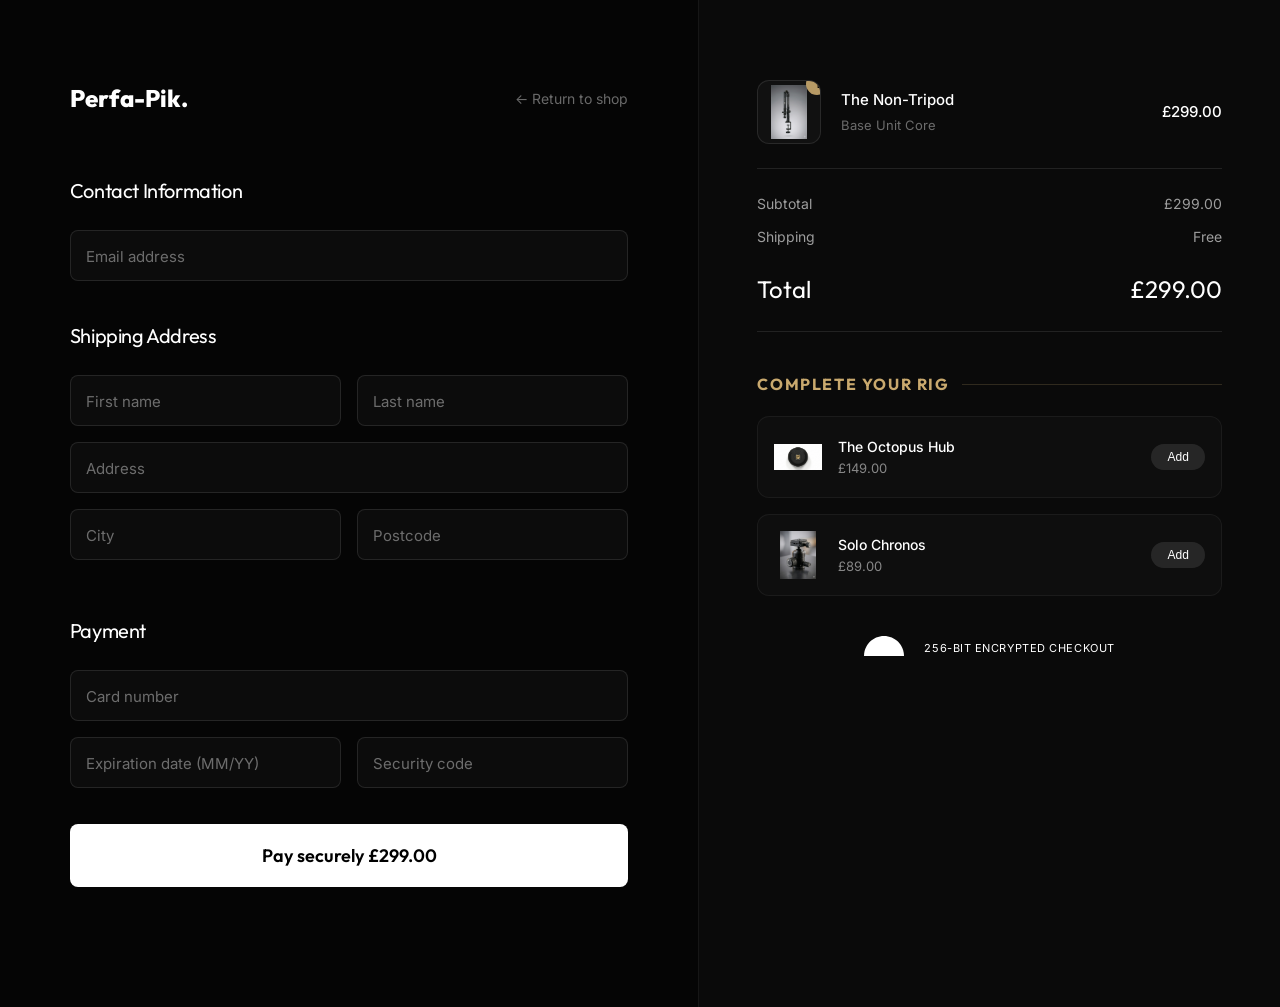
==== checkout.html @ cf2aa473 "feat: unlock store products and deploy checkout flow" ====
<!DOCTYPE html>
<html lang="en">
<head>
    <meta charset="UTF-8">
    <meta name="viewport" content="width=device-width, initial-scale=1.0">
    <title>Secure Checkout | Perfa-Pik</title>
    <link href="https://fonts.googleapis.com/css2?family=Cormorant+Garamond:wght@300;400;500;600&family=Inter:wght@300;400;500;600;700&family=Outfit:wght@300;400;600;800&display=swap" rel="stylesheet">
    <link rel="stylesheet" href="style.css">
    <style>
        body { background: #000; color: #FFF; margin: 0; font-family: var(--font-main); }
        .checkout-container { display: grid; grid-template-columns: 1.2fr 1fr; min-height: 100vh; }
        @media(max-width: 1024px) { .checkout-container { grid-template-columns: 1fr; display: flex; flex-direction: column-reverse; } }
        
        /* Left Column (Forms) */
        .checkout-left { padding: 80px 10%; background: #050505; display: flex; flex-direction: column; align-items: flex-end; }
        .checkout-left-inner { max-width: 600px; width: 100%; }
        
        .checkout-header { display: flex; align-items: center; justify-content: space-between; margin-bottom: 60px; }
        .checkout-logo { font-family: var(--font-heading); font-size: 24px; font-weight: 800; color: #FFF; text-decoration: none; }
        
        .form-section { margin-bottom: 40px; reveal; }
        .form-title { font-family: var(--font-heading); font-size: 20px; font-weight: 400; color: #FFF; margin-bottom: 24px; }
        
        .input-group { position: relative; margin-bottom: 16px; }
        .float-input { width: 100%; background: rgba(255,255,255,0.03); border: 1px solid rgba(255,255,255,0.1); padding: 20px 16px 10px; border-radius: 8px; color: #FFF; font-size: 15px; font-family: var(--font-main); transition: all 0.3s; box-sizing: border-box; }
        .float-input:focus { outline: none; border-color: rgba(201, 169, 110, 0.5); background: rgba(255,255,255,0.05); }
        .float-label { position: absolute; left: 16px; top: 16px; color: rgba(255,255,255,0.4); font-size: 15px; transition: all 0.2s; pointer-events: none; }
        .float-input:focus ~ .float-label, .float-input:not(:placeholder-shown) ~ .float-label { top: 8px; font-size: 11px; color: rgba(201, 169, 110, 0.8); }
        
        .grid-2 { display: grid; grid-template-columns: 1fr 1fr; gap: 16px; }
        
        .btn-pay { width: 100%; background: #FFF; color: #000; font-family: var(--font-heading); font-size: 18px; font-weight: 600; padding: 20px; border-radius: 8px; border: none; cursor: pointer; transition: all 0.4s cubic-bezier(0.19, 1, 0.22, 1); margin-top: 20px; }
        .btn-pay:hover { transform: translateY(-2px); box-shadow: 0 10px 30px rgba(255,255,255,0.2); }
        
        /* Right Column (Summary & Upsell) */
        .checkout-right { padding: 80px 10%; background: #0a0a0a; border-left: 1px solid rgba(255,255,255,0.05); }
        @media(max-width: 1024px) { .checkout-right { border-left: none; border-bottom: 1px solid rgba(255,255,255,0.05); padding-bottom: 40px; } }
        
        .cart-item { display: flex; align-items: center; gap: 20px; margin-bottom: 24px; position: relative; }
        .cart-img-box { position: relative; width: 64px; height: 64px; background: #111; border: 1px solid rgba(255,255,255,0.1); border-radius: 12px; display: flex; align-items: center; justify-content: center; overflow: hidden; }
        .cart-img-box img { width: 100%; height: 100%; object-fit: contain; padding: 4px; }
        .cart-qty { position: absolute; top: -8px; right: -8px; background: rgba(201, 169, 110, 0.9); color: #000; font-size: 12px; font-weight: 700; width: 22px; height: 22px; border-radius: 50%; display: flex; align-items: center; justify-content: center; z-index: 10; }
        .cart-details { flex-grow: 1; }
        .cart-title { font-size: 15px; font-weight: 500; color: #FFF; margin-bottom: 4px; }
        .cart-desc { font-size: 13px; color: rgba(255,255,255,0.4); }
        .cart-price { font-size: 15px; font-weight: 500; color: #FFF; }
        
        .summary-totals { border-top: 1px solid rgba(255,255,255,0.1); border-bottom: 1px solid rgba(255,255,255,0.1); padding: 24px 0; margin-bottom: 40px; }
        .summary-row { display: flex; justify-content: space-between; margin-bottom: 12px; font-size: 14px; color: rgba(255,255,255,0.6); }
        .summary-row.total { font-size: 24px; color: #FFF; font-family: var(--font-heading); margin-bottom: 0; margin-top: 24px; font-weight: 400; }
        .summary-row.total span { color: #FFF; }

        /* The Upsell Engine */
        .upsell-section { margin-top: 40px; }
        .upsell-header { display: flex; align-items: center; gap: 12px; margin-bottom: 20px; }
        .upsell-title { font-family: var(--font-heading); font-size: 16px; color: rgba(201, 169, 110, 1); letter-spacing: 0.1em; text-transform: uppercase; margin: 0; }
        .upsell-line { flex-grow: 1; height: 1px; background: rgba(201, 169, 110, 0.2); }
        
        .upsell-card { display: flex; align-items: center; gap: 16px; background: rgba(255,255,255,0.02); border: 1px solid rgba(255,255,255,0.05); padding: 16px; border-radius: 12px; margin-bottom: 16px; transition: all 0.4s cubic-bezier(0.19, 1, 0.22, 1); }
        .upsell-card:hover { transform: translateY(-4px); background: rgba(255,255,255,0.04); border-color: rgba(255,255,255,0.15); box-shadow: 0 10px 30px rgba(0,0,0,0.5); }
        .upsell-img { width: 48px; height: 48px; object-fit: contain; }
        .upsell-info { flex-grow: 1; }
        .upsell-name { font-size: 14px; color: #FFF; font-weight: 500; margin-bottom: 2px; }
        .upsell-price { font-size: 13px; color: rgba(255,255,255,0.5); }
        .btn-add { background: rgba(255,255,255,0.1); border: none; color: #FFF; font-size: 12px; padding: 6px 16px; border-radius: 30px; cursor: pointer; transition: all 0.3s; }
        .btn-add:hover { background: #FFF; color: #000; }
        
        .trust-badges { display: flex; justify-content: center; gap: 20px; margin-top: 40px; opacity: 0.3; }
        .trust-badges svg { height: 24px; fill: #FFF; }
    </style>
</head>
<body>

<div class="checkout-container">
    
    <!-- LEFT: FORMS -->
    <div class="checkout-left">
        <div class="checkout-left-inner">
            <div class="checkout-header reveal">
                <a href="index.html" class="checkout-logo">Perfa-Pik.</a>
                <a href="shop.html" style="color: rgba(255,255,255,0.4); text-decoration: none; font-size: 14px; transition: color 0.3s;">&larr; Return to shop</a>
            </div>
            
            <div class="form-section reveal" style="transition-delay: 0.1s;">
                <h3 class="form-title">Contact Information</h3>
                <div class="input-group">
                    <input type="email" class="float-input" id="email" placeholder=" ">
                    <label for="email" class="float-label">Email address</label>
                </div>
            </div>
            
            <div class="form-section reveal" style="transition-delay: 0.2s;">
                <h3 class="form-title">Shipping Address</h3>
                <div class="grid-2">
                    <div class="input-group">
                        <input type="text" class="float-input" id="fname" placeholder=" ">
                        <label for="fname" class="float-label">First name</label>
                    </div>
                    <div class="input-group">
                        <input type="text" class="float-input" id="lname" placeholder=" ">
                        <label for="lname" class="float-label">Last name</label>
                    </div>
                </div>
                <div class="input-group">
                    <input type="text" class="float-input" id="address" placeholder=" ">
                    <label for="address" class="float-label">Address</label>
                </div>
                <div class="grid-2">
                    <div class="input-group">
                        <input type="text" class="float-input" id="city" placeholder=" ">
                        <label for="city" class="float-label">City</label>
                    </div>
                    <div class="input-group">
                        <input type="text" class="float-input" id="postcode" placeholder=" ">
                        <label for="postcode" class="float-label">Postcode</label>
                    </div>
                </div>
            </div>
            
            <div class="form-section reveal" style="transition-delay: 0.3s;">
                <h3 class="form-title">Payment</h3>
                <div class="input-group">
                    <input type="text" class="float-input" id="card" placeholder=" ">
                    <label for="card" class="float-label">Card number</label>
                </div>
                <div class="grid-2">
                    <div class="input-group">
                        <input type="text" class="float-input" id="exp" placeholder=" ">
                        <label for="exp" class="float-label">Expiration date (MM/YY)</label>
                    </div>
                    <div class="input-group">
                        <input type="password" class="float-input" id="cvc" placeholder=" ">
                        <label for="cvc" class="float-label">Security code</label>
                    </div>
                </div>
                
                <button class="btn-pay">Pay securely &pound;299.00</button>
            </div>
            
        </div>
    </div>
    
    <!-- RIGHT: SUMMARY & UPSELL -->
    <div class="checkout-right">
        <div class="reveal" style="transition-delay: 0.1s;">
            <!-- Cart Item -->
            <div class="cart-item">
                <div class="cart-img-box">
                    <div class="cart-qty">1</div>
                    <img src="assets/images/product_profile.jpg" alt="Non-Tripod">
                </div>
                <div class="cart-details">
                    <div class="cart-title">The Non-Tripod</div>
                    <div class="cart-desc">Base Unit Core</div>
                </div>
                <div class="cart-price">&pound;299.00</div>
            </div>
            
            <div class="summary-totals">
                <div class="summary-row">
                    <span>Subtotal</span>
                    <span>&pound;299.00</span>
                </div>
                <div class="summary-row">
                    <span>Shipping</span>
                    <span>Free</span>
                </div>
                <div class="summary-row total">
                    <span>Total</span>
                    <span>&pound;299.00</span>
                </div>
            </div>
            
            <!-- Highly Visual Upsell Engine -->
            <div class="upsell-section reveal" style="transition-delay: 0.3s;">
                <div class="upsell-header">
                    <h4 class="upsell-title">Complete Your Rig</h4>
                    <div class="upsell-line"></div>
                </div>
                
                <div class="upsell-card">
                    <img src="assets/images/octopus-1.png" alt="The Octopus" class="upsell-img">
                    <div class="upsell-info">
                        <div class="upsell-name">The Octopus Hub</div>
                        <div class="upsell-price">&pound;149.00</div>
                    </div>
                    <button class="btn-add">Add</button>
                </div>
                
                <div class="upsell-card">
                    <img src="assets/images/twist_lok_sleeve.jpg" alt="Solo Chronos" class="upsell-img">
                    <div class="upsell-info">
                        <div class="upsell-name">Solo Chronos</div>
                        <div class="upsell-price">&pound;89.00</div>
                    </div>
                    <button class="btn-add">Add</button>
                </div>
            </div>
            
            <div class="trust-badges reveal" style="transition-delay: 0.4s;">
                <svg viewBox="0 0 50 30"><path d="M25 0c-13.8 0-25 11.2-25 25h50c0-13.8-11.2-25-25-25z"></path></svg>
                <div style="font-size: 11px; padding-top: 4px; letter-spacing: 0.05em;">256-BIT ENCRYPTED CHECKOUT</div>
            </div>
            
        </div>
    </div>
    
</div>

<script src="script.js"></script>
</body>
</html>
---- style.css ----
:root {
    --bg-color: #cecece;
    --text-color: #1d1d1f;
    --text-muted: #6e6e73;
    --accent-color: #00d1ff;
    --surface-color: rgba(0, 0, 0, 0.05);
    --glass-bg: rgba(206, 206, 206, 0.7);
    --glass-border: rgba(0, 0, 0, 0.1);
    --font-main: 'Inter', sans-serif;
    --font-heading: 'Outfit', sans-serif;
    --section-padding: 120px;
}

* {
    margin: 0;
    padding: 0;
    box-sizing: border-box;
}

body {
    background-color: var(--bg-color);
    color: var(--text-color);
    font-family: var(--font-main);
    line-height: 1.5;
    overflow-x: hidden;
    -webkit-font-smoothing: antialiased;
}

.container {
    max-width: 1400px;
    margin: 0 auto;
    padding: 0 40px;
}

/* Typography */
h1,
h2,
h3 {
    font-family: var(--font-heading);
    font-weight: 700;
    letter-spacing: -0.02em;
}

.text-red {
    color: var(--accent-color);
}

.text-muted {
    color: var(--text-muted);
}

/* Navigation */
nav {
    position: fixed;
    top: 0;
    width: 100%;
    z-index: 1000;
    background: var(--glass-bg);
    backdrop-filter: blur(20px);
    border-bottom: 1px solid var(--glass-border);
    padding: 20px 0;
}

.nav-content {
    display: flex;
    justify-content: space-between;
    align-items: center;
}

.logo {
    display: flex;
    align-items: center;
    gap: 10px;
    font-family: var(--font-heading);
    font-weight: 800;
    font-size: 1.2rem;
}

.logo img {
    height: 32px;
}

.nav-links {
    display: flex;
    gap: 30px;
    list-style: none;
}

.nav-links a {
    text-decoration: none;
    color: var(--text-color);
    font-weight: 500;
    font-size: 0.9rem;
    opacity: 0.7;
    transition: opacity 0.3s;
}

.nav-links a:hover {
    opacity: 1;
}

/* Sections */
section {
    padding: var(--section-padding) 0;
    min-height: 80vh;
    display: flex;
    align-items: center;
}

.brochure-slide {
    display: grid;
    grid-template-columns: 1fr 1fr;
    gap: 60px;
    align-items: center;
}

.slide-content {
    max-width: 500px;
}

.slide-content h2 {
    font-size: 3.5rem;
    line-height: 1.1;
    margin-bottom: 30px;
}

.slide-content p {
    font-size: 1.2rem;
    color: var(--text-muted);
    margin-bottom: 40px;
}

.slide-image img {
    width: 100%;
    height: auto;
    border-radius: 20px;
}

/* Hero Slide (Scrollytelling) */
.hero-scroll-container {
    height: 300vh;
    position: relative;
    width: 100%;
}

.hero-sticky-slide {
    position: sticky;
    top: 0;
    height: 100vh;
    width: 100%;
    display: flex;
    flex-direction: column;
    align-items: center;
    justify-content: center;
    overflow: hidden;
}

.canvas-container {
    position: absolute;
    top: 0;
    left: 0;
    width: 100%;
    height: 100%;
    z-index: -1;
    background: #cecece;
    /* Optional vignette shadow to hide dark borders of the images */
    box-shadow: inset 0 0 150px 80px #cecece;
}

#hero-canvas {
    width: 100%;
    height: 100%;
    object-fit: cover;
    opacity: 0.95;
    mix-blend-mode: luminosity;
    transform: scale(1.02);
    /* Hide Veo watermark */
}

/* Apple-style minimalist overlay text */
.hero-overlay-content {
    position: relative;
    z-index: 10;
    text-align: center;
    color: #1d1d1f;
    max-width: 800px;
    padding: 0 40px;
    margin-top: -10vh;
    /* optical centering */
}

.hero-overlay-content h2 {
    font-size: 5rem;
    font-weight: 800;
    letter-spacing: -0.04em;
    margin-bottom: 15px;
    text-shadow: 0 2px 10px rgba(0, 0, 0, 0.4);
}

.hero-overlay-content h3 {
    font-size: 2rem;
    font-family: var(--font-main);
    font-weight: 500;
    color: #424245;
    letter-spacing: -0.02em;
    margin-bottom: 40px;
    text-shadow: 0 1px 5px rgba(0, 0, 0, 0.3);
}

.hero-buttons-container {
    position: absolute;
    bottom: 15%;
    left: 50%;
    transform: translateX(-50%);
    display: flex;
    gap: 16px;
    z-index: 20;
    opacity: 0;
    pointer-events: none;
    transition: opacity 0.6s ease;
}

.hero-buttons-container.visible {
    opacity: 1;
    pointer-events: auto;
}

.btn-apple-primary {
    background: #ffffff;
    color: #1d1d1f;
    border: none;
    padding: 15px 32px;
    border-radius: 40px;
    font-size: 15px;
    font-family: var(--font-main);
    font-weight: 500;
    letter-spacing: -0.01em;
    text-decoration: none;
    transition: all 0.3s ease;
    box-shadow: 0 4px 15px rgba(0, 0, 0, 0.1);
}

.btn-apple-primary:hover {
    background: #ffffff;
    transform: translateY(-2px) scale(1.03);
    box-shadow: 0 10px 30px rgba(255,255,255,0.2);
}

.btn-apple-secondary {
    background: rgba(0, 0, 0, 0.4);
    color: #ffffff;
    border: 1px solid rgba(255, 255, 255, 0.2);
    backdrop-filter: blur(10px);
    -webkit-backdrop-filter: blur(10px);
    padding: 14px 32px;
    border-radius: 40px;
    font-size: 15px;
    font-family: var(--font-main);
    font-weight: 500;
    letter-spacing: -0.01em;
    text-decoration: none;
    transition: all 0.5s cubic-bezier(0.19, 1, 0.22, 1);
}

.btn-apple-secondary:hover {
    background: rgba(255, 255, 255, 0.1);
    border-color: rgba(255, 255, 255, 0.6);
    transform: translateY(-2px) scale(1.03);
    box-shadow: 0 10px 30px rgba(255,255,255,0.1);
}

.btn-glass {
    background: rgba(255, 255, 255, 0.1);
    color: #ffffff;
    border: 1px solid rgba(255, 255, 255, 0.2);
    backdrop-filter: blur(10px);
    -webkit-backdrop-filter: blur(10px);
    padding: 14px 32px;
    border-radius: 40px;
    font-size: 15px;
    font-family: var(--font-main);
    font-weight: 500;
    letter-spacing: -0.01em;
    text-decoration: none;
    transition: all 0.5s cubic-bezier(0.19, 1, 0.22, 1);
    display: inline-flex;
    align-items: center;
    justify-content: center;
    cursor: pointer;
}

.btn-glass:hover {
    background: rgba(255, 255, 255, 0.2);
    border-color: rgba(255, 255, 255, 0.6);
    transform: translateY(-2px) scale(1.03);
    box-shadow: 0 10px 30px rgba(255,255,255,0.1);
}

/* Use Case Grid */
.use-case-grid {
    display: grid;
    grid-template-columns: repeat(2, 1fr);
    gap: 30px;
}

.use-case-card {
    background: var(--surface-color);
    padding: 0;
    border-radius: 30px;
    overflow: hidden;
    text-align: left;
}

.case-img {
    width: 100%;
    aspect-ratio: 16 / 9;
    background-image: url('assets/images/use_case_light.png');
    background-size: 200% auto;
    /* Keep the square image square */
    background-repeat: no-repeat;
    margin-bottom: 20px;
    background-color: var(--surface-color);
}

/* Recalculated positions for a 200% wide source to avoid distortion */
.case-img.study {
    background-position: 0% 0%;
}

.case-img.precision {
    background-position: 100% 0%;
}

.case-img.relax {
    background-position: 0% 50%;
}

.case-img.wakeup {
    background-position: 100% 50%;
}

.use-case-card h3 {
    font-size: 1.5rem;
    margin-bottom: 15px;
    padding: 0 30px;
}

.use-case-card p {
    padding: 0 30px 40px 30px;
}

/* Technical Gallery */
.tech-gallery {
    display: grid;
    grid-template-columns: repeat(3, 1fr);
    gap: 40px;
    margin-top: 60px;
}

.tech-card {
    text-align: left;
    transition: all 0.6s cubic-bezier(0.19, 1, 0.22, 1);
}

.tech-card:hover {
    transform: translateY(-8px);
}

.tech-card img {
    width: 100%;
    height: auto;
    border-radius: 20px;
    margin-bottom: 25px;
    box-shadow: 0 20px 40px rgba(0, 0, 0, 0.05);
    transition: all 0.6s cubic-bezier(0.19, 1, 0.22, 1);
}

.tech-card:hover img {
    transform: translateY(-6px) scale(1.03);
    box-shadow: 0 30px 60px rgba(0, 0, 0, 0.2);
}

.tech-card h3 {
    font-size: 1.4rem;
    margin-bottom: 12px;
}

.tech-card p {
    font-size: 1rem;
    color: var(--text-muted);
}

/* Animations */
.reveal {
    opacity: 0;
    transform: translateY(40px) scale(0.96);
    filter: blur(8px);
    transition: all 1.2s cubic-bezier(0.19, 1, 0.22, 1);
}

.reveal.active {
    opacity: 1;
    transform: translateY(0) scale(1);
    filter: blur(0px);
}

/* ------------------------------------- */
/* 3D Image Carousel Section             */
/* ------------------------------------- */

.scene,
.a3d {
    display: grid;
}

.scene {
    /* prevent scrollbars */
    overflow: hidden;
    /* for 3D look; smaller = more extreme effect */
    perspective: 35em;
    -webkit-mask: linear-gradient(90deg, #0000, red 20% 80%, #0000);
    mask: linear-gradient(90deg, #0000, red 20% 80%, #0000);
    width: 100%;
}

.a3d {
    place-self: center;
    /* don't flatten 3D transformed children 
   * of this parent having its own 3D transform */
    transform-style: preserve-3d;
    animation: ry 32s linear infinite;
}

/* simplest y axis rotation */
@keyframes ry {
    to {
        transform: rotateY(1turn);
    }
}

.carousel-card {
    /* base card width, you may change this */
    --w: 17.5em;
    /* compute base angle corresponding to a card */
    --ba: calc(1turn / var(--n));
    /* in the future: sibling-count() */
    grid-area: 1/1;
    width: var(--w);
    aspect-ratio: 7/10;
    object-fit: cover;
    border-radius: 1.5em;
    /* don't want to see back of cards in front of screen plane */
    backface-visibility: hidden;
    /* need to use a transform chain here, cannot use separate 
   * rotate & translate properties because they'd be applied 
   * in wrong order (translate, then rotate) for what we need */
    transform: rotatey(calc(var(--i)*var(--ba))) translatez(calc(-1*(.5*var(--w) + .5em)/tan(.5*var(--ba))));
}

@media (prefers-reduced-motion: reduce) {
    .a3d {
        animation-duration: 128s;
    }
}

/* Buttons */
.btn {
    display: inline-block;
    padding: 16px 32px;
    border-radius: 100px;
    text-decoration: none;
    font-weight: 600;
    transition: all 0.3s;
}

.btn-primary {
    background: var(--accent-color);
    color: white;
}

.btn-primary:hover {
    transform: scale(1.05);
}

footer {
    padding: 60px 0;
    border-top: 1px solid var(--surface-color);
    text-align: center;
}

.footer-logo {
    width: 120px;
    margin-bottom: 20px;
}

/* Final Branding Slide */
.final-branding {
    min-height: 100vh;
    display: flex;
    justify-content: center;
    align-items: center;
    text-align: center;
    background: transparent;
    position: relative;
    padding: 0;
}

.center-content {
    display: flex;
    flex-direction: column;
    align-items: center;
    gap: 20px;
}

.final-tagline {
    font-size: 5rem !important;
    font-weight: 800;
    margin-bottom: 0 !important;
    letter-spacing: -2px;
}

.final-logo {
    width: 240px;
}

/* Dyson Sticker Asset */
.dyson-sticker {
    position: absolute;
    bottom: 60px;
    left: 60px;
    background: #f0f0f0;
    padding: 15px;
    font-size: 9px;
    font-family: 'Inter', sans-serif;
    text-align: left;
    border-radius: 4px;
    color: #333;
    width: 240px;
    box-shadow: 0 4px 10px rgba(0, 0, 0, 0.05);
}

.serial-grid {
    display: flex;
    justify-content: space-between;
    margin-bottom: 8px;
    padding-bottom: 8px;
    border-bottom: 1px solid #ccc;
}

.serial-item {
    display: flex;
    flex-direction: column;
}

.serial-item .label {
    font-weight: 800;
    font-size: 7px;
    color: #999;
}

.barcode {
    font-size: 16px;
    letter-spacing: -1px;
    opacity: 0.8;
}

.compliance-logos {
    display: flex;
    gap: 12px;
    margin-bottom: 8px;
    font-weight: 700;
    font-size: 8px;
}

.dyson-footer {
    font-size: 7px;
    opacity: 0.5;
    line-height: 1.3;
}

@media (max-width: 768px) {
    .final-tagline {
        font-size: 3rem !important;
    }

    .dyson-sticker {
        display: none;
    }
}

@media (max-width: 968px) {
    .brochure-slide {
        grid-template-columns: 1fr;
        text-align: center;
    }

    .slide-content {
        max-width: 100%;
    }

    .slide-content h2 {
        font-size: 2.5rem;
    }

    .tech-gallery {
        grid-template-columns: 1fr;
        gap: 40px;
    }
}

/* ------------------------------------- */
/* Section 2: Multi-Tool Analogy         */
/* ------------------------------------- */

.multi-tool-scroll-container {
    height: 350vh;
    /* scroll length */
    position: relative;
    width: 100%;
}

.multi-tool-sticky-slide {
    position: sticky;
    top: 0;
    height: 100vh;
    width: 100%;
    overflow: hidden;
    background-color: #050505;
    /* Deep Charcoal */
    color: #ffffff;
}

.multi-tool-canvas-container {
    position: absolute;
    top: 0;
    left: 0;
    width: 100%;
    height: 100%;
    z-index: 0;
    background: #050505;
    /* Blend edges into the deep charcoal */
    box-shadow: inset 0 0 150px 80px #050505;
}

#multi-tool-canvas {
    width: 100%;
    height: 100%;
    object-fit: cover;
    /* or contain depending on image ratio */
}

/* Split-Text Layout: Top */
.multi-tool-header {
    position: absolute;
    top: 10vh;
    left: 0;
    width: 100%;
    text-align: center;
    z-index: 10;
    padding: 0 20px;
}

.text-gradient-mask {
    /* Create the 'emerging from darkness' look */
    -webkit-mask-image: linear-gradient(to bottom, rgba(0, 0, 0, 1) 30%, rgba(0, 0, 0, 0) 100%);
    mask-image: linear-gradient(to bottom, rgba(0, 0, 0, 1) 30%, rgba(0, 0, 0, 0) 100%);
    color: #ffffff;
    font-size: 4.5rem;
    font-weight: 800;
    letter-spacing: -0.03em;
    margin-bottom: 5px;
}

.text-gradient-mask.subhead {
    font-family: var(--font-main);
    font-size: 1.8rem;
    font-weight: 500;
    color: rgba(255, 255, 255, 0.8);
    -webkit-mask-image: linear-gradient(to bottom, rgba(0, 0, 0, 1) 10%, rgba(0, 0, 0, 0) 100%);
    mask-image: linear-gradient(to bottom, rgba(0, 0, 0, 1) 10%, rgba(0, 0, 0, 0) 100%);
}

/* Split-Text Layout: Bottom */
.multi-tool-footer {
    position: absolute;
    bottom: 0;
    left: 0;
    width: 100%;
    padding: 0 40px 6vh;
    z-index: 10;
    display: flex;
    justify-content: center;
    /* Soft gradient fade up from bottom to make text legible */
    background: linear-gradient(to top, rgba(5, 5, 5, 1) 0%, rgba(5, 5, 5, 0) 100%);
}

.multi-tool-footer p {
    max-width: 600px;
    font-size: 1rem;
    line-height: 1.6;
    color: rgba(255, 255, 255, 0.5);
    /* text-white/50 equivalent */
    text-align: center;
    font-family: var(--font-main);
}

/* Dynamic Labels & Leader Lines */
.dynamic-labels-container {
    position: absolute;
    top: 0;
    left: 0;
    width: 100%;
    height: 100%;
    z-index: 5;
    pointer-events: none;
}

.dynamic-label {
    position: absolute;
    opacity: 0;
    transform: scale(0.9) translateY(10px);
    transition: all 0.4s cubic-bezier(0.175, 0.885, 0.32, 1.275);
    /* Spring animation */
    /* We will use generic % positions here; JS will handle activation */
}

.dynamic-label.active {
    opacity: 1;
    transform: scale(1) translateY(0);
}

.label-text {
    font-family: var(--font-main);
    font-size: 0.9rem;
    font-weight: 700;
    letter-spacing: 0.05em;
    text-transform: uppercase;
    color: #ffffff;
    white-space: nowrap;
}

.label-desc {
    font-weight: 400;
    font-size: 0.75rem;
    color: rgba(255, 255, 255, 0.6);
    text-transform: none;
}

.leader-line {
    position: absolute;
    background-color: rgba(255, 255, 255, 0.3);
}

/* Pre-positioned approximate coordinates for labels based on typical folding mount vids */
#label-audio {
    top: 30%;
    left: 35%;
    text-align: right;
}

#label-audio .leader-line {
    right: -60px;
    top: 50%;
    width: 50px;
    height: 1px;
}

#label-lighting {
    top: 40%;
    left: 63%;
    text-align: left;
}

#label-lighting .leader-line {
    left: -60px;
    top: 50%;
    width: 50px;
    height: 1px;
}

#label-cinema {
    top: 58%;
    left: 32%;
    text-align: right;
}

#label-cinema .leader-line {
    right: -50px;
    top: 50%;
    width: 40px;
    height: 1px;
}

#label-mobile {
    top: 75%;
    left: 60%;
    text-align: left;
}

#label-mobile .leader-line {
    left: -60px;
    top: -10px;
    width: 1px;
    height: 30px;
    transform: rotate(45deg);
}


/* Floating Animations */
@keyframes float {
    0% {
        transform: translateY(0px);
    }

    50% {
        transform: translateY(-15px);
    }

    100% {
        transform: translateY(0px);
    }
}

@keyframes float-delay {
    0% {
        transform: translateY(0px);
    }

    50% {
        transform: translateY(15px);
    }

    100% {
        transform: translateY(0px);
    }
}

/* Advanced Motion Graphics Classes */
@keyframes slow-breathe {
    0%, 100% { opacity: 0.6; filter: brightness(1) blur(0px); }
    50% { opacity: 1; filter: brightness(1.3) blur(2px); }
}

@keyframes sonar-ping {
    0% { transform: scale(1); opacity: 0.8; }
    75%, 100% { transform: scale(3.5); opacity: 0; }
}

.sonar-dot {
    position: absolute;
    width: 6px;
    height: 6px;
    background: #fff;
    border-radius: 50%;
    top: -3px; 
    right: -3px;
    z-index: 20;
}
.sonar-dot::after {
    content: '';
    position: absolute;
    width: 100%;
    height: 100%;
    background: rgba(255,255,255,0.8);
    border-radius: 50%;
    animation: sonar-ping 2s cubic-bezier(0, 0, 0.2, 1) infinite;
}

.floating {
    animation: float 6s ease-in-out infinite;
}

.floating-slow {
    animation: float 8s ease-in-out infinite;
}

.floating-delay {
    animation: float-delay 7s ease-in-out infinite;
}

/* ------------------------------------- */
/* Review Section                        */
/* ------------------------------------- */

.review-section {
    position: relative;
    min-height: 100vh;
    display: flex;
    flex-direction: column;
    align-items: center;
    justify-content: center;
    background: linear-gradient(135deg, #1a2332 0%, #0f1419 100%);
    color: white;
    overflow: hidden;
    padding: 100px 0;
}

.about-title {
    font-size: 6rem;
    font-weight: 900;
    text-transform: uppercase;
    letter-spacing: -0.02em;
    position: absolute;
    top: 120px;
    left: 50%;
    transform: translateX(-50%);
    pointer-events: none;
    white-space: nowrap;
    font-family: var(--font-heading);
    background: linear-gradient(to bottom,
            rgba(255, 255, 255, 0.1) 30%,
            rgba(255, 255, 255, 0.02) 76%);
    -webkit-background-clip: text;
    background-clip: text;
    color: transparent;
    text-shadow: 0 0 30px rgba(255, 255, 255, 0.1);
}

.review-carousel-container {
    width: 100%;
    max-width: 1200px;
    height: 400px;
    position: relative;
    perspective: 1000px;
    margin-top: 120px;
    cursor: grab;
}

.review-carousel-container:active {
    cursor: grabbing;
}

.carousel-track {
    width: 100%;
    height: 100%;
    display: flex;
    justify-content: center;
    align-items: center;
    position: relative;
    transform-style: preserve-3d;
    transition: transform 0.8s cubic-bezier(0.25, 0.46, 0.45, 0.94);
}

.review-card {
    position: absolute;
    width: 400px;
    height: auto;
    min-height: 280px;
    background: rgba(255, 255, 255, 0.1);
    backdrop-filter: blur(10px);
    border: 1px solid rgba(255, 255, 255, 0.2);
    border-radius: 20px;
    overflow: hidden;
    box-shadow: 0 20px 40px rgba(0, 0, 0, 0.3);
    transition: all 0.8s cubic-bezier(0.25, 0.46, 0.45, 0.94);
    cursor: pointer;
}

.testimonial-content {
    padding: 40px 35px;
    height: 100%;
    display: flex;
    flex-direction: column;
    justify-content: space-between;
    text-align: left;
}

.quote-mark {
    font-size: 4rem;
    font-weight: bold;
    color: rgba(255, 255, 255, 0.3);
    line-height: 1;
    margin-bottom: -10px;
}

.testimonial-text {
    font-size: 1.1rem;
    line-height: 1.6;
    color: rgba(255, 255, 255, 0.9);
    margin-bottom: 25px;
    flex-grow: 1;
}

.testimonial-author h4 {
    font-size: 1.3rem;
    font-weight: 600;
    color: white;
    margin-bottom: 5px;
}

.testimonial-author p {
    font-size: 0.95rem;
    color: rgba(255, 255, 255, 0.6);
    font-weight: 400;
}

.review-card.center {
    z-index: 10;
    transform: scale(1.05) translateZ(0);
    background: rgba(255, 255, 255, 0.15);
    opacity: 1;
}

.review-card.left-1 {
    z-index: 5;
    transform: translateX(-250px) scale(0.85) translateZ(-100px);
    opacity: 0.7;
}

.review-card.right-1 {
    z-index: 5;
    transform: translateX(250px) scale(0.85) translateZ(-100px);
    opacity: 0.7;
}

.review-card.hidden {
    opacity: 0;
    pointer-events: none;
    transform: scale(0.7) translateZ(-200px);
}

.dots {
    display: flex;
    justify-content: center;
    gap: 12px;
    margin-top: 50px;
}

.dot {
    width: 12px;
    height: 12px;
    border-radius: 50%;
    background: rgba(255, 255, 255, 0.3);
    cursor: pointer;
    transition: all 0.3s ease;
}

.dot.active {
    background: white;
    transform: scale(1.2);
    box-shadow: 0 0 15px rgba(255, 255, 255, 0.5);
}

.nav-arrow {
    position: absolute;
    top: 50%;
    transform: translateY(-50%);
    background: rgba(255, 255, 255, 0.1);
    backdrop-filter: blur(10px);
    border: 1px solid rgba(255, 255, 255, 0.2);
    color: white;
    width: 50px;
    height: 50px;
    border-radius: 50%;
    display: flex;
    align-items: center;
    justify-content: center;
    cursor: pointer;
    z-index: 20;
    transition: all 0.3s ease;
    font-size: 1.5rem;
    outline: none;
    padding-bottom: 2px;
}

.nav-arrow:hover {
    background: rgba(255, 255, 255, 0.2);
    transform: translateY(-50%) scale(1.1);
    box-shadow: 0 0 20px rgba(255, 255, 255, 0.3);
}

.nav-arrow.left {
    left: 50px;
    padding-right: 3px;
}

.nav-arrow.right {
    right: 50px;
    padding-left: 3px;
}

.cta-button {
    background: white;
    color: #1a2332;
    border: none;
    padding: 15px 35px;
    border-radius: 30px;
    font-size: 1.1rem;
    font-weight: 600;
    cursor: pointer;
    transition: all 0.3s ease;
    margin-top: 40px;
    box-shadow: 0 10px 30px rgba(255, 255, 255, 0.2);
}

.cta-button:hover {
    transform: translateY(-2px);
    box-shadow: 0 15px 40px rgba(255, 255, 255, 0.3);
}

@media (max-width: 768px) {
    .about-title {
        font-size: 3.5rem;
        top: 40px;
    }

    .review-carousel-container {
        margin-top: 100px;
        height: 350px;
    }

    .review-card {
        width: 320px;
        height: auto;
    }

    .testimonial-content {
        padding: 30px 25px;
    }

    .testimonial-text {
        font-size: 1rem;
    }

    .review-card.left-1 {
        transform: translateX(-180px) scale(0.8) translateZ(-100px);
    }

    .review-card.right-1 {
        transform: translateX(180px) scale(0.8) translateZ(-100px);
    }

    .nav-arrow.left {
        left: 20px;
    }

    .nav-arrow.right {
        right: 20px;
    }
}

/* ------------------------------------- */
/* The System Section (Index Homepage)   */
/* ------------------------------------- */

.system-cards-grid {
    display: grid;
    grid-template-columns: repeat(3, 1fr);
    gap: 30px;
    margin-bottom: 60px;
}

@media (max-width: 768px) {
    .system-cards-grid {
        grid-template-columns: 1fr;
    }
}

.system-card {
    background: #111;
    border: 1px solid #C9A96E;
    padding: 40px 30px;
    border-radius: 4px;
    text-align: left;
    display: flex;
    flex-direction: column;
    align-items: flex-start;
}

.system-card h3 {
    font-family: 'Cormorant Garamond', var(--font-heading);
    font-size: 2rem;
    font-weight: 300;
    color: #fff;
    margin-bottom: 12px;
}

.system-card p {
    color: var(--text-muted);
    font-size: 1rem;
    margin-bottom: 30px;
    flex-grow: 1;
}

.system-banner {
    background: #111;
    border: 1px solid #C9A96E;
    border-radius: 4px;
    padding: 60px 40px;
    display: flex;
    justify-content: space-between;
    align-items: center;
    text-align: left;
    flex-wrap: wrap;
    gap: 30px;
}

@media (max-width: 768px) {
    .system-banner {
        flex-direction: column;
        align-items: flex-start;
    }
}

.system-banner-text h3 {
    font-family: 'Cormorant Garamond', var(--font-heading);
    font-size: 2.5rem;
    font-weight: 300;
    color: #fff;
    margin-bottom: 8px;
}

.system-banner-text p {
    color: var(--text-muted);
    font-size: 1.1rem;
}

.system-banner-action {
    display: flex;
    align-items: center;
}

.dark-input {
    background: #000;
    border: 1px solid #333;
    padding: 16px 20px;
    color: #fff;
    border-radius: 100px;
    font-family: var(--font-main);
    font-size: 1rem;
    outline: none;
    width: 250px;
}

.dark-input:focus {
    border-color: #C9A96E;
}

/* ------------------------------------- */
/* Suggestion Cards (You might also like)*/
/* ------------------------------------- */

.suggestion-section {
    padding-top: 40px;
    padding-bottom: 80px;
}

.suggestion-eyebrow {
    font-size: 11px;
    color: #6E6E73;
    letter-spacing: 0.1em;
    text-transform: uppercase;
    margin-bottom: 8px;
}

.suggestion-heading {
    font-family: 'Cormorant Garamond', var(--font-heading);
    font-size: 36px;
    font-weight: 300;
    color: #1D1D1F;
    margin-bottom: 32px;
}

.suggestion-grid {
    display: grid;
    grid-template-columns: repeat(2, 1fr);
    gap: 24px;
}

@media (max-width: 768px) {
    .suggestion-grid {
        grid-template-columns: 1fr;
    }
}

.suggestion-card {
    border: 0.5px solid #E5E5E7;
    background: #FFFFFF;
    display: flex;
    flex-direction: column;
}

.suggestion-image {
    width: 100%;
    aspect-ratio: 3/2;
    object-fit: cover;
    border-bottom: 0.5px solid #E5E5E7;
}

.suggestion-content {
    padding: 20px;
    display: flex;
    flex-direction: column;
    flex-grow: 1;
}

.suggestion-title {
    font-family: 'Cormorant Garamond', var(--font-heading);
    font-size: 22px;
    font-weight: 300;
    color: #1D1D1F;
    margin-bottom: 4px;
}

.suggestion-desc {
    font-size: 13px;
    color: #6E6E73;
    margin-bottom: 12px;
    line-height: 1.4;
    flex-grow: 1;
}

.suggestion-price {
    font-size: 15px;
    color: #1D1D1F;
    margin-bottom: 16px;
}

.suggestion-divider {
    height: 0.5px;
    background-color: #E5E5E7;
    width: 100%;
    margin-bottom: 16px;
}

.btn-suggestion {
    display: block;
    width: 100%;
    height: 40px;
    line-height: 40px;
    background: #1D1D1F;
    color: #FFFFFF;
    text-align: center;
    text-decoration: none;
    font-size: 13px;
    font-weight: 500;
    letter-spacing: 0.08em;
    text-transform: uppercase;
    transition: background 0.2s;
    border: none;
    cursor: pointer;
}

.btn-suggestion:hover {
    background: #3d3d3f;
}
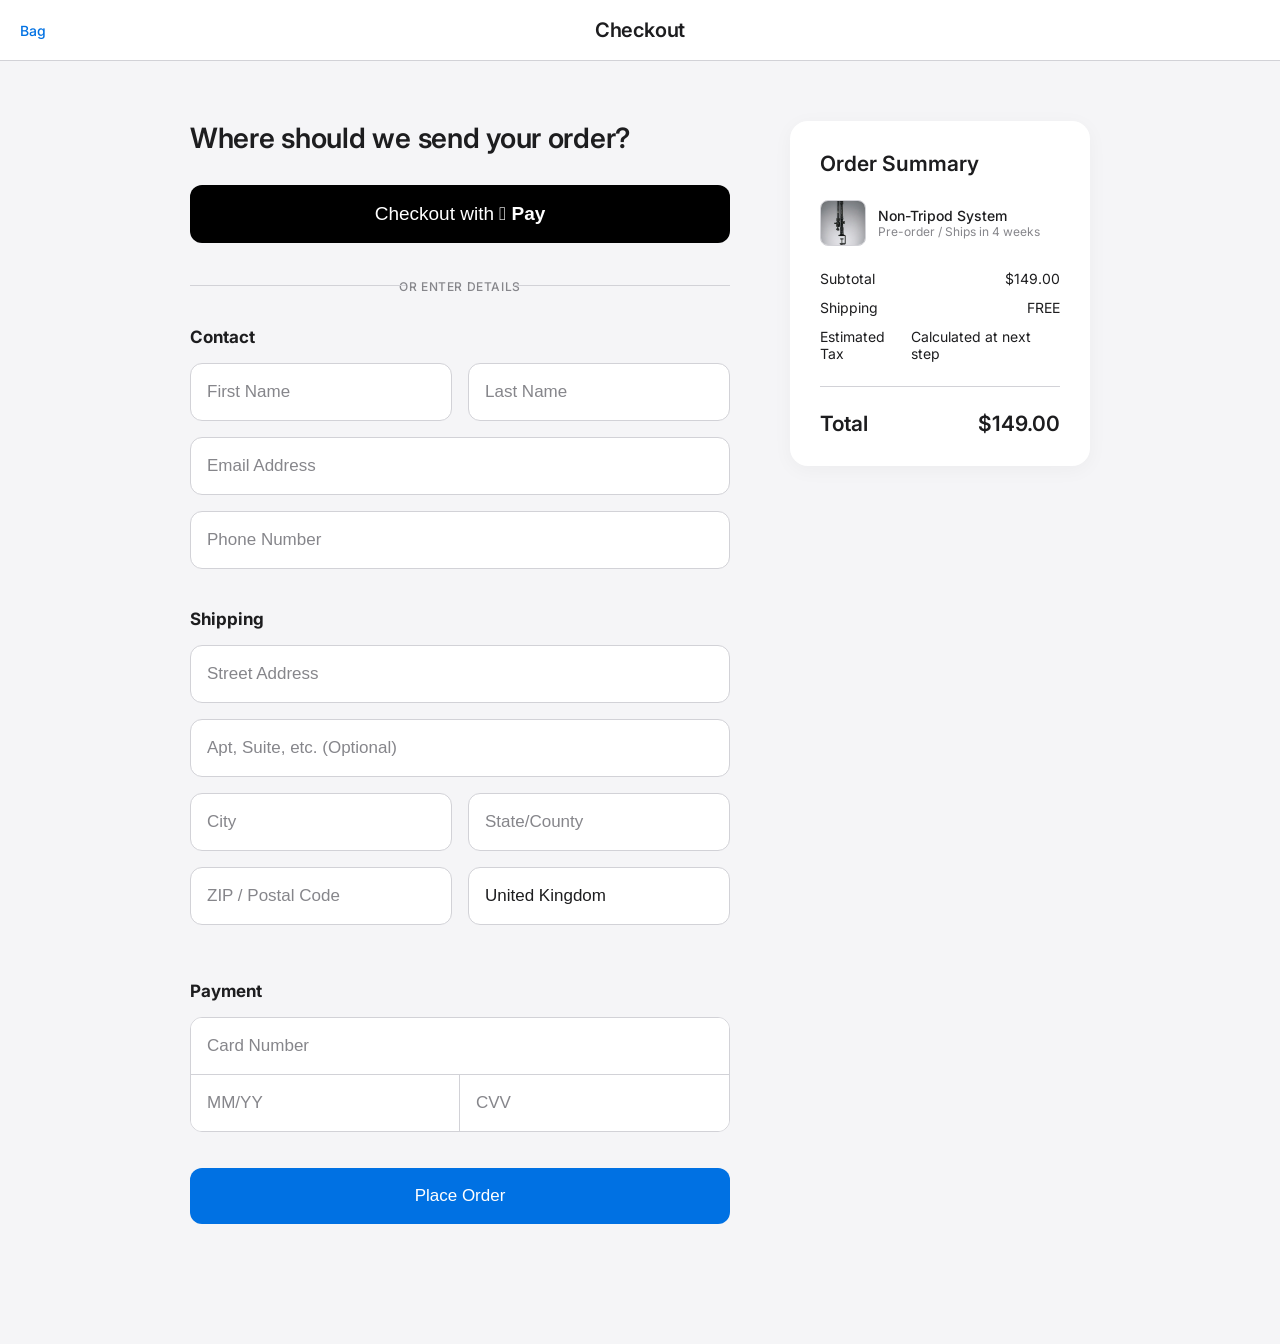
==== commit c589f26b: "Upload everything and make it mobile friendly (Apple aesthetic transition)" ====
--- a/checkout.html
+++ b/checkout.html
@@ -3,210 +3,338 @@
 <head>
     <meta charset="UTF-8">
     <meta name="viewport" content="width=device-width, initial-scale=1.0">
-    <title>Secure Checkout | Perfa-Pik</title>
-    <link href="https://fonts.googleapis.com/css2?family=Cormorant+Garamond:wght@300;400;500;600&family=Inter:wght@300;400;500;600;700&family=Outfit:wght@300;400;600;800&display=swap" rel="stylesheet">
-    <link rel="stylesheet" href="style.css">
+    <title>Checkout - Perfa-Pik</title>
+    <link rel="preconnect" href="https://fonts.googleapis.com">
+    <link rel="preconnect" href="https://fonts.gstatic.com" crossorigin>
+    <link href="https://fonts.googleapis.com/css2?family=Inter:wght@400;500;600&display=swap" rel="stylesheet">
     <style>
-        body { background: #000; color: #FFF; margin: 0; font-family: var(--font-main); }
-        .checkout-container { display: grid; grid-template-columns: 1.2fr 1fr; min-height: 100vh; }
-        @media(max-width: 1024px) { .checkout-container { grid-template-columns: 1fr; display: flex; flex-direction: column-reverse; } }
-        
-        /* Left Column (Forms) */
-        .checkout-left { padding: 80px 10%; background: #050505; display: flex; flex-direction: column; align-items: flex-end; }
-        .checkout-left-inner { max-width: 600px; width: 100%; }
-        
-        .checkout-header { display: flex; align-items: center; justify-content: space-between; margin-bottom: 60px; }
-        .checkout-logo { font-family: var(--font-heading); font-size: 24px; font-weight: 800; color: #FFF; text-decoration: none; }
-        
-        .form-section { margin-bottom: 40px; reveal; }
-        .form-title { font-family: var(--font-heading); font-size: 20px; font-weight: 400; color: #FFF; margin-bottom: 24px; }
-        
-        .input-group { position: relative; margin-bottom: 16px; }
-        .float-input { width: 100%; background: rgba(255,255,255,0.03); border: 1px solid rgba(255,255,255,0.1); padding: 20px 16px 10px; border-radius: 8px; color: #FFF; font-size: 15px; font-family: var(--font-main); transition: all 0.3s; box-sizing: border-box; }
-        .float-input:focus { outline: none; border-color: rgba(201, 169, 110, 0.5); background: rgba(255,255,255,0.05); }
-        .float-label { position: absolute; left: 16px; top: 16px; color: rgba(255,255,255,0.4); font-size: 15px; transition: all 0.2s; pointer-events: none; }
-        .float-input:focus ~ .float-label, .float-input:not(:placeholder-shown) ~ .float-label { top: 8px; font-size: 11px; color: rgba(201, 169, 110, 0.8); }
-        
-        .grid-2 { display: grid; grid-template-columns: 1fr 1fr; gap: 16px; }
-        
-        .btn-pay { width: 100%; background: #FFF; color: #000; font-family: var(--font-heading); font-size: 18px; font-weight: 600; padding: 20px; border-radius: 8px; border: none; cursor: pointer; transition: all 0.4s cubic-bezier(0.19, 1, 0.22, 1); margin-top: 20px; }
-        .btn-pay:hover { transform: translateY(-2px); box-shadow: 0 10px 30px rgba(255,255,255,0.2); }
-        
-        /* Right Column (Summary & Upsell) */
-        .checkout-right { padding: 80px 10%; background: #0a0a0a; border-left: 1px solid rgba(255,255,255,0.05); }
-        @media(max-width: 1024px) { .checkout-right { border-left: none; border-bottom: 1px solid rgba(255,255,255,0.05); padding-bottom: 40px; } }
-        
-        .cart-item { display: flex; align-items: center; gap: 20px; margin-bottom: 24px; position: relative; }
-        .cart-img-box { position: relative; width: 64px; height: 64px; background: #111; border: 1px solid rgba(255,255,255,0.1); border-radius: 12px; display: flex; align-items: center; justify-content: center; overflow: hidden; }
-        .cart-img-box img { width: 100%; height: 100%; object-fit: contain; padding: 4px; }
-        .cart-qty { position: absolute; top: -8px; right: -8px; background: rgba(201, 169, 110, 0.9); color: #000; font-size: 12px; font-weight: 700; width: 22px; height: 22px; border-radius: 50%; display: flex; align-items: center; justify-content: center; z-index: 10; }
-        .cart-details { flex-grow: 1; }
-        .cart-title { font-size: 15px; font-weight: 500; color: #FFF; margin-bottom: 4px; }
-        .cart-desc { font-size: 13px; color: rgba(255,255,255,0.4); }
-        .cart-price { font-size: 15px; font-weight: 500; color: #FFF; }
-        
-        .summary-totals { border-top: 1px solid rgba(255,255,255,0.1); border-bottom: 1px solid rgba(255,255,255,0.1); padding: 24px 0; margin-bottom: 40px; }
-        .summary-row { display: flex; justify-content: space-between; margin-bottom: 12px; font-size: 14px; color: rgba(255,255,255,0.6); }
-        .summary-row.total { font-size: 24px; color: #FFF; font-family: var(--font-heading); margin-bottom: 0; margin-top: 24px; font-weight: 400; }
-        .summary-row.total span { color: #FFF; }
-
-        /* The Upsell Engine */
-        .upsell-section { margin-top: 40px; }
-        .upsell-header { display: flex; align-items: center; gap: 12px; margin-bottom: 20px; }
-        .upsell-title { font-family: var(--font-heading); font-size: 16px; color: rgba(201, 169, 110, 1); letter-spacing: 0.1em; text-transform: uppercase; margin: 0; }
-        .upsell-line { flex-grow: 1; height: 1px; background: rgba(201, 169, 110, 0.2); }
-        
-        .upsell-card { display: flex; align-items: center; gap: 16px; background: rgba(255,255,255,0.02); border: 1px solid rgba(255,255,255,0.05); padding: 16px; border-radius: 12px; margin-bottom: 16px; transition: all 0.4s cubic-bezier(0.19, 1, 0.22, 1); }
-        .upsell-card:hover { transform: translateY(-4px); background: rgba(255,255,255,0.04); border-color: rgba(255,255,255,0.15); box-shadow: 0 10px 30px rgba(0,0,0,0.5); }
-        .upsell-img { width: 48px; height: 48px; object-fit: contain; }
-        .upsell-info { flex-grow: 1; }
-        .upsell-name { font-size: 14px; color: #FFF; font-weight: 500; margin-bottom: 2px; }
-        .upsell-price { font-size: 13px; color: rgba(255,255,255,0.5); }
-        .btn-add { background: rgba(255,255,255,0.1); border: none; color: #FFF; font-size: 12px; padding: 6px 16px; border-radius: 30px; cursor: pointer; transition: all 0.3s; }
-        .btn-add:hover { background: #FFF; color: #000; }
-        
-        .trust-badges { display: flex; justify-content: center; gap: 20px; margin-top: 40px; opacity: 0.3; }
-        .trust-badges svg { height: 24px; fill: #FFF; }
+        body {
+            background-color: #f5f5f7;
+            font-family: 'Inter', -apple-system, BlinkMacSystemFont, sans-serif;
+            color: #1d1d1f;
+            margin: 0;
+            padding: 0;
+            -webkit-font-smoothing: antialiased;
+        }
+
+        .checkout-nav {
+            height: 60px;
+            background: #fff;
+            display: flex;
+            align-items: center;
+            justify-content: center;
+            border-bottom: 1px solid #d2d2d7;
+            font-weight: 600;
+            font-size: 20px;
+            letter-spacing: -0.01em;
+            position: relative;
+        }
+        
+        .checkout-nav a {
+            position: absolute;
+            left: 20px;
+            color: #0071e3;
+            text-decoration: none;
+            font-size: 14px;
+            font-weight: 500;
+        }
+
+        .checkout-container {
+            max-width: 900px;
+            margin: 60px auto 120px;
+            display: flex;
+            gap: 60px;
+            padding: 0 20px;
+        }
+
+        @media (max-width: 768px) {
+            .checkout-container {
+                flex-direction: column-reverse; /* Form under summary on mobile */
+                margin-top: 40px;
+            }
+        }
+
+        .col-form {
+            flex: 1.8;
+        }
+
+        .col-summary {
+            flex: 1;
+        }
+
+        h2 {
+            font-size: 28px;
+            font-weight: 600;
+            letter-spacing: -0.01em;
+            margin-bottom: 30px;
+            margin-top: 0;
+        }
+
+        .apple-express {
+            background: #000;
+            color: #fff;
+            padding: 18px;
+            border-radius: 12px;
+            text-align: center;
+            font-size: 19px;
+            font-weight: 500;
+            cursor: pointer;
+            margin-bottom: 24px;
+            font-family: -apple-system, sans-serif;
+            transition: transform 0.2s;
+        }
+        
+        .apple-express:hover {
+            transform: scale(1.01);
+        }
+        
+        .apple-express span {
+            font-weight: 600;
+        }
+
+        .divider {
+            text-align: center;
+            margin: 32px 0;
+            position: relative;
+        }
+
+        .divider::before {
+            content: '';
+            position: absolute;
+            left: 0; top: 50%;
+            width: 35%; height: 1px;
+            background: #d2d2d7;
+        }
+
+        .divider::after {
+            content: '';
+            position: absolute;
+            right: 0; top: 50%;
+            width: 35%; height: 1px;
+            background: #d2d2d7;
+        }
+        
+        @media(min-width: 768px){
+            .divider::before, .divider::after { width: 40%; }
+        }
+        
+        .divider span {
+            color: #86868b;
+            font-size: 12px;
+            font-weight: 500;
+            letter-spacing: 0.05em;
+        }
+
+        .form-group {
+            margin-bottom: 16px;
+        }
+
+        .form-row {
+            display: flex;
+            gap: 16px;
+        }
+        
+        @media(max-width: 480px) {
+            .form-row { flex-direction: column; gap: 16px; }
+        }
+
+        .form-row .form-group {
+            flex: 1;
+        }
+
+        input {
+            width: 100%;
+            padding: 18px 16px;
+            border: 1px solid #d2d2d7;
+            border-radius: 12px;
+            font-size: 17px;
+            color: #1d1d1f;
+            box-sizing: border-box;
+            background: #fff;
+            transition: border 0.3s, box-shadow 0.3s;
+        }
+        
+        input::placeholder {
+            color: #86868b;
+        }
+
+        input:focus {
+            outline: none;
+            border-color: #0071e3;
+            box-shadow: 0 0 0 4px rgba(0, 113, 227, 0.2);
+        }
+
+        .btn-submit {
+            background: #0071e3;
+            color: #fff;
+            border: none;
+            width: 100%;
+            padding: 18px;
+            border-radius: 12px;
+            font-size: 17px;
+            font-weight: 400;
+            cursor: pointer;
+            margin-top: 20px;
+            transition: background 0.3s;
+        }
+
+        .btn-submit:hover {
+            background: #0077ED;
+        }
+        
+        /* Summary Box */
+        .summary-card {
+            background: #fff;
+            border-radius: 18px;
+            padding: 30px;
+            box-shadow: 0 4px 20px rgba(0,0,0,0.04);
+            position: sticky;
+            top: 40px;
+        }
+
+        .summary-card h3 {
+            margin-top: 0;
+            font-size: 21px;
+            font-weight: 600;
+            margin-bottom: 24px;
+        }
+
+        .summary-item {
+            display: flex;
+            justify-content: space-between;
+            margin-bottom: 12px;
+            font-size: 14px;
+            color: #1d1d1f;
+        }
+
+        .summary-total {
+            display: flex;
+            justify-content: space-between;
+            margin-top: 24px;
+            padding-top: 24px;
+            border-top: 1px solid #d2d2d7;
+            font-size: 21px;
+            font-weight: 600;
+        }
+
+        .small-img {
+            width: 44px;
+            height: 44px;
+            border-radius: 8px;
+            object-fit: cover;
+            vertical-align: middle;
+            margin-right: 12px;
+            border: 1px solid #d2d2d7;
+        }
     </style>
 </head>
 <body>
 
-<div class="checkout-container">
-    
-    <!-- LEFT: FORMS -->
-    <div class="checkout-left">
-        <div class="checkout-left-inner">
-            <div class="checkout-header reveal">
-                <a href="index.html" class="checkout-logo">Perfa-Pik.</a>
-                <a href="shop.html" style="color: rgba(255,255,255,0.4); text-decoration: none; font-size: 14px; transition: color 0.3s;">&larr; Return to shop</a>
+    <nav class="checkout-nav">
+        <a href="shop.html">Bag</a>
+        Checkout
+    </nav>
+
+    <div class="checkout-container">
+        
+        <div class="col-form">
+            <h2>Where should we send your order?</h2>
+            
+            <div class="apple-express">
+                Checkout with <span> Pay</span>
             </div>
-            
-            <div class="form-section reveal" style="transition-delay: 0.1s;">
-                <h3 class="form-title">Contact Information</h3>
-                <div class="input-group">
-                    <input type="email" class="float-input" id="email" placeholder=" ">
-                    <label for="email" class="float-label">Email address</label>
-                </div>
+
+            <div class="divider">
+                <span>OR ENTER DETAILS</span>
             </div>
-            
-            <div class="form-section reveal" style="transition-delay: 0.2s;">
-                <h3 class="form-title">Shipping Address</h3>
-                <div class="grid-2">
-                    <div class="input-group">
-                        <input type="text" class="float-input" id="fname" placeholder=" ">
-                        <label for="fname" class="float-label">First name</label>
+
+            <form action="#">
+                <h3 style="font-size: 17px; margin-bottom: 16px;">Contact</h3>
+                <div class="form-row">
+                    <div class="form-group"><input type="text" placeholder="First Name"></div>
+                    <div class="form-group"><input type="text" placeholder="Last Name"></div>
+                </div>
+                <div class="form-group">
+                    <input type="email" placeholder="Email Address">
+                </div>
+                <div class="form-group" style="margin-bottom: 40px;">
+                    <input type="tel" placeholder="Phone Number">
+                </div>
+
+                <h3 style="font-size: 17px; margin-bottom: 16px;">Shipping</h3>
+                <div class="form-group">
+                    <input type="text" placeholder="Street Address">
+                </div>
+                <div class="form-group">
+                    <input type="text" placeholder="Apt, Suite, etc. (Optional)">
+                </div>
+                <div class="form-row">
+                    <div class="form-group"><input type="text" placeholder="City"></div>
+                    <div class="form-group">
+                        <input type="text" placeholder="State/County">
                     </div>
-                    <div class="input-group">
-                        <input type="text" class="float-input" id="lname" placeholder=" ">
-                        <label for="lname" class="float-label">Last name</label>
+                </div>
+                <div class="form-row">
+                    <div class="form-group"><input type="text" placeholder="ZIP / Postal Code"></div>
+                    <div class="form-group"><input type="text" placeholder="Country" value="United Kingdom"></div>
+                </div>
+                
+                <h3 style="font-size: 17px; margin-top: 40px; margin-bottom: 16px;">Payment</h3>
+                <div style="border: 1px solid #d2d2d7; border-radius: 12px; overflow: hidden; margin-bottom: 16px; background: #fff;">
+                    <input type="text" placeholder="Card Number" style="border:none; border-radius:0; border-bottom: 1px solid #d2d2d7;">
+                    <div style="display: flex;">
+                        <input type="text" placeholder="MM/YY" style="border:none; border-radius:0; border-right: 1px solid #d2d2d7; width: 50%;">
+                        <input type="text" placeholder="CVV" style="border:none; border-radius:0; width: 50%;">
                     </div>
                 </div>
-                <div class="input-group">
-                    <input type="text" class="float-input" id="address" placeholder=" ">
-                    <label for="address" class="float-label">Address</label>
-                </div>
-                <div class="grid-2">
-                    <div class="input-group">
-                        <input type="text" class="float-input" id="city" placeholder=" ">
-                        <label for="city" class="float-label">City</label>
+
+                <button class="btn-submit" type="button" onclick="alert('Order successfully processed! (This is a mock checkout flow)')">Place Order</button>
+            </form>
+        </div>
+
+        <div class="col-summary">
+            <div class="summary-card">
+                <h3>Order Summary</h3>
+                
+                <div style="display: flex; align-items: center; margin-bottom: 24px;">
+                    <img src="assets/images/product_profile.jpg" alt="Non-Tripod" class="small-img">
+                    <div style="flex-grow: 1;">
+                        <div style="font-weight: 500; font-size: 14px;">Non-Tripod System</div>
+                        <div style="color: #86868b; font-size: 12px;">Pre-order / Ships in 4 weeks</div>
                     </div>
-                    <div class="input-group">
-                        <input type="text" class="float-input" id="postcode" placeholder=" ">
-                        <label for="postcode" class="float-label">Postcode</label>
-                    </div>
+                </div>
+
+                <div class="summary-item">
+                    <span>Subtotal</span>
+                    <span id="summ-subtotal">$149.00</span>
+                </div>
+                <div class="summary-item">
+                    <span>Shipping</span>
+                    <span>FREE</span>
+                </div>
+                <div class="summary-item">
+                    <span>Estimated Tax</span>
+                    <span>Calculated at next step</span>
+                </div>
+
+                <div class="summary-total">
+                    <span>Total</span>
+                    <span id="summ-total">$149.00</span>
                 </div>
             </div>
-            
-            <div class="form-section reveal" style="transition-delay: 0.3s;">
-                <h3 class="form-title">Payment</h3>
-                <div class="input-group">
-                    <input type="text" class="float-input" id="card" placeholder=" ">
-                    <label for="card" class="float-label">Card number</label>
-                </div>
-                <div class="grid-2">
-                    <div class="input-group">
-                        <input type="text" class="float-input" id="exp" placeholder=" ">
-                        <label for="exp" class="float-label">Expiration date (MM/YY)</label>
-                    </div>
-                    <div class="input-group">
-                        <input type="password" class="float-input" id="cvc" placeholder=" ">
-                        <label for="cvc" class="float-label">Security code</label>
-                    </div>
-                </div>
-                
-                <button class="btn-pay">Pay securely &pound;299.00</button>
-            </div>
-            
         </div>
+
     </div>
-    
-    <!-- RIGHT: SUMMARY & UPSELL -->
-    <div class="checkout-right">
-        <div class="reveal" style="transition-delay: 0.1s;">
-            <!-- Cart Item -->
-            <div class="cart-item">
-                <div class="cart-img-box">
-                    <div class="cart-qty">1</div>
-                    <img src="assets/images/product_profile.jpg" alt="Non-Tripod">
-                </div>
-                <div class="cart-details">
-                    <div class="cart-title">The Non-Tripod</div>
-                    <div class="cart-desc">Base Unit Core</div>
-                </div>
-                <div class="cart-price">&pound;299.00</div>
-            </div>
-            
-            <div class="summary-totals">
-                <div class="summary-row">
-                    <span>Subtotal</span>
-                    <span>&pound;299.00</span>
-                </div>
-                <div class="summary-row">
-                    <span>Shipping</span>
-                    <span>Free</span>
-                </div>
-                <div class="summary-row total">
-                    <span>Total</span>
-                    <span>&pound;299.00</span>
-                </div>
-            </div>
-            
-            <!-- Highly Visual Upsell Engine -->
-            <div class="upsell-section reveal" style="transition-delay: 0.3s;">
-                <div class="upsell-header">
-                    <h4 class="upsell-title">Complete Your Rig</h4>
-                    <div class="upsell-line"></div>
-                </div>
-                
-                <div class="upsell-card">
-                    <img src="assets/images/octopus-1.png" alt="The Octopus" class="upsell-img">
-                    <div class="upsell-info">
-                        <div class="upsell-name">The Octopus Hub</div>
-                        <div class="upsell-price">&pound;149.00</div>
-                    </div>
-                    <button class="btn-add">Add</button>
-                </div>
-                
-                <div class="upsell-card">
-                    <img src="assets/images/twist_lok_sleeve.jpg" alt="Solo Chronos" class="upsell-img">
-                    <div class="upsell-info">
-                        <div class="upsell-name">Solo Chronos</div>
-                        <div class="upsell-price">&pound;89.00</div>
-                    </div>
-                    <button class="btn-add">Add</button>
-                </div>
-            </div>
-            
-            <div class="trust-badges reveal" style="transition-delay: 0.4s;">
-                <svg viewBox="0 0 50 30"><path d="M25 0c-13.8 0-25 11.2-25 25h50c0-13.8-11.2-25-25-25z"></path></svg>
-                <div style="font-size: 11px; padding-top: 4px; letter-spacing: 0.05em;">256-BIT ENCRYPTED CHECKOUT</div>
-            </div>
-            
-        </div>
-    </div>
-    
-</div>
-
-<script src="script.js"></script>
+
+    <script>
+        // Load dynamically saved price from shop page
+        document.addEventListener('DOMContentLoaded', () => {
+            const storedTotal = localStorage.getItem('cartTotal');
+            if (storedTotal) {
+                document.getElementById('summ-subtotal').innerText = '$' + storedTotal + '.00';
+                document.getElementById('summ-total').innerText = '$' + storedTotal + '.00';
+            }
+        });
+    </script>
 </body>
 </html>
